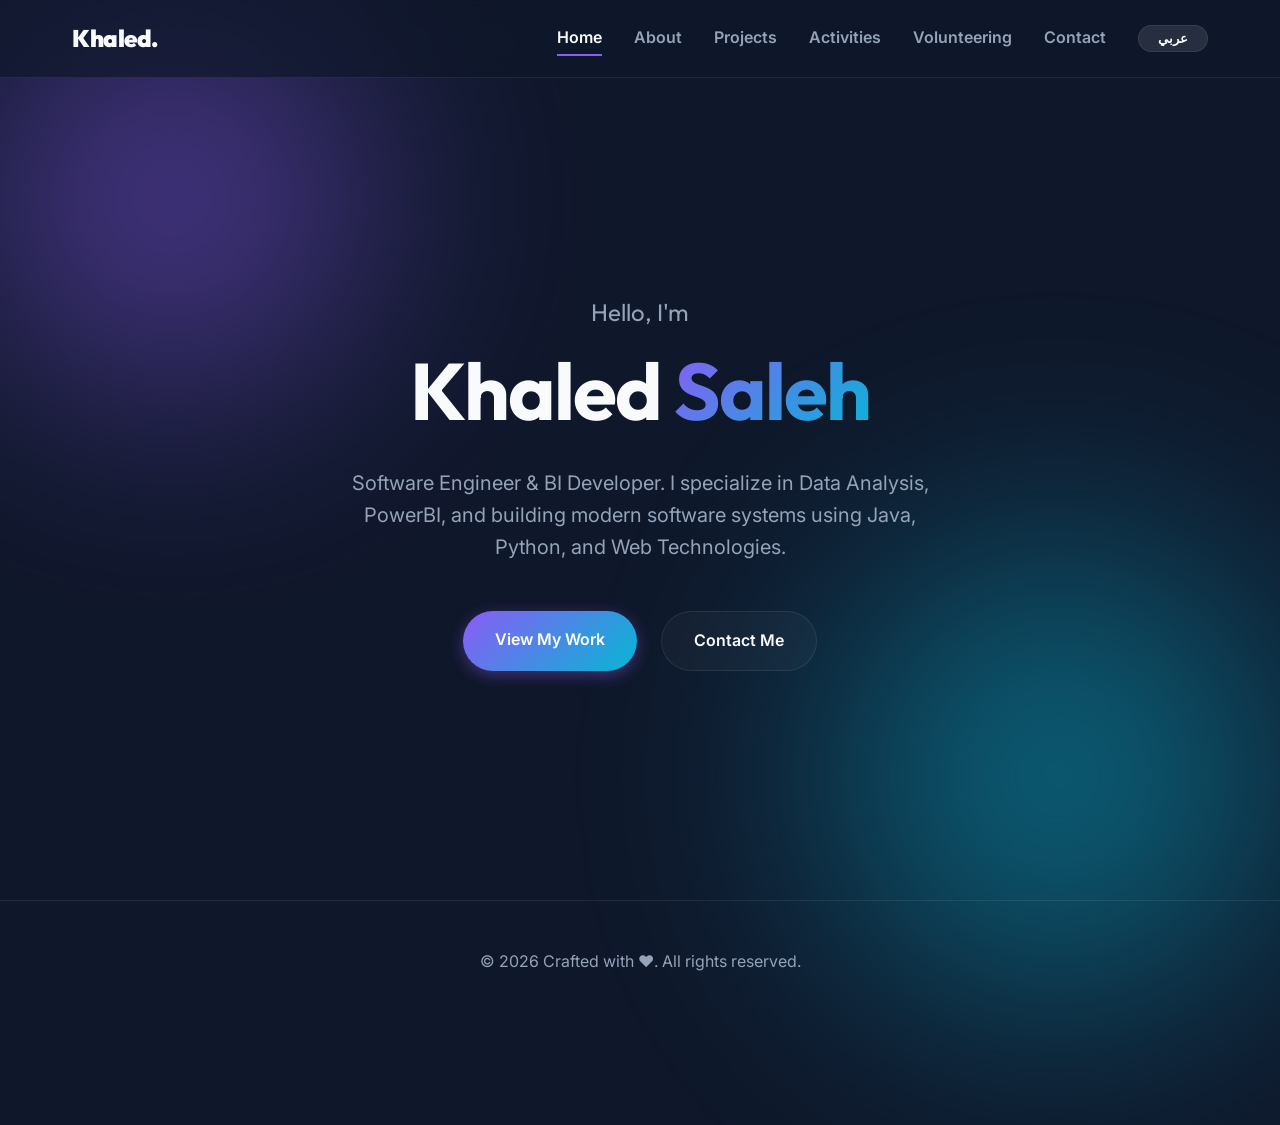
==== index.html @ 35ad0181 "first commit" ====
<!DOCTYPE html>
<html lang="en" dir="ltr">
<head>
    <meta charset="UTF-8">
    <meta name="viewport" content="width=device-width, initial-scale=1.0">
    <title>Khaled Mohamed Saleh - Portfolio</title>
    <meta name="description" content="Khaled Mohamed Saleh - Software Engineer and BI Developer Portfolio">
    <link rel="preconnect" href="https://fonts.googleapis.com">
    <link rel="preconnect" href="https://fonts.gstatic.com" crossorigin>
    <link href="https://fonts.googleapis.com/css2?family=Cairo:wght@400;700;900&family=Inter:wght@300;400;600;800&family=Outfit:wght@400;700;900&display=swap" rel="stylesheet">
    <link rel="stylesheet" href="styles.css">
</head>
<body>
    <div class="blob blob-1"></div>
    <div class="blob blob-2"></div>

    <nav class="glass-nav">
        <div class="nav-container">
            <a href="index.html" class="logo">Khaled.</a>
            <div class="nav-links">
                <a href="index.html" class="active" data-i18n="navHome">Home</a>
                <a href="about.html" data-i18n="navAbout">About</a>
                <a href="projects.html" data-i18n="navProjects">Projects</a>
                <a href="activities.html" data-i18n="navActivities">Activities</a>
                <a href="volunteering.html" data-i18n="navVolunteering">Volunteering</a>
                <a href="contact.html" data-i18n="navContact">Contact</a>
                <button id="lang-toggle" class="lang-btn" data-i18n="changeLang">عربي</button>
            </div>
        </div>
    </nav>

    <main>
        <section id="home" class="hero fade-in">
            <div class="hero-content">
                <h2 class="subtitle" data-i18n="heroSubtitle">Hello, I'm</h2>
                <h1 class="title"><span data-i18n="heroTitle">Khaled </span><span class="gradient-text" data-i18n="heroTitleSpan">Saleh</span></h1>
                <p class="description" data-i18n="heroDescription">Software Engineer & BI Developer. I specialize in Data Analysis, PowerBI, and building modern software systems using Java, Python, and Web Technologies.</p>
                <div class="cta-buttons">
                    <a href="projects.html" class="btn btn-primary" data-i18n="btnViewWork">View My Work</a>
                    <a href="contact.html" class="btn btn-secondary" data-i18n="btnContactMe">Contact Me</a>
                </div>
            </div>
        </section>
    </main>

    <footer>
        <p data-i18n="footer">© 2026 Crafted with ❤️. All rights reserved.</p>
    </footer>

    <script src="script.js"></script>
</body>
</html>
---- styles.css ----
:root {
    --bg-color: #0f172a;
    --text-color: #f8fafc;
    --text-muted: #94a3b8;
    --primary: #8b5cf6;
    --secondary: #06b6d4;
    --glass-bg: rgba(255, 255, 255, 0.03);
    --glass-border: rgba(255, 255, 255, 0.08);
    --font-sans: 'Inter', sans-serif;
    --font-heading: 'Outfit', sans-serif;
}

* {
    margin: 0;
    padding: 0;
    box-sizing: border-box;
    scroll-behavior: smooth;
}

body {
    background-color: var(--bg-color);
    color: var(--text-color);
    font-family: var(--font-sans);
    line-height: 1.6;
    overflow-x: hidden;
    position: relative;
}

/* Background Blobs for Atmosphere */
.blob {
    position: absolute;
    filter: blur(100px);
    z-index: -1;
    opacity: 0.6;
    animation: float 20s infinite alternate cubic-bezier(0.5, 0, 0.5, 1);
}

.blob-1 {
    top: -10%;
    left: -10%;
    width: 600px;
    height: 600px;
    background: radial-gradient(circle, var(--primary), transparent 70%);
}

.blob-2 {
    bottom: -10%;
    right: -10%;
    width: 700px;
    height: 700px;
    background: radial-gradient(circle, var(--secondary), transparent 70%);
    animation-direction: alternate-reverse;
}

@keyframes float {
    0% { transform: translate(0, 0) scale(1); }
    100% { transform: translate(100px, 100px) scale(1.2); }
}

/* Typography Elements */
h1, h2, h3, h4 {
    font-family: var(--font-heading);
    font-weight: 700;
}

.gradient-text {
    background: linear-gradient(135deg, var(--primary), var(--secondary));
    -webkit-background-clip: text;
    background-clip: text;
    -webkit-text-fill-color: transparent;
}

.text-center {
    text-align: center;
}

.mt-4 { margin-top: 2rem; }

/* Navigation */
.glass-nav {
    position: fixed;
    top: 0;
    width: 100%;
    z-index: 100;
    background: rgba(15, 23, 42, 0.7);
    backdrop-filter: blur(12px);
    -webkit-backdrop-filter: blur(12px);
    border-bottom: 1px solid var(--glass-border);
    transition: all 0.3s ease;
}

.nav-container {
    max-width: 1200px;
    margin: 0 auto;
    padding: 1.2rem 2rem;
    display: flex;
    justify-content: space-between;
    align-items: center;
}

.logo {
    font-family: var(--font-heading);
    font-size: 1.5rem;
    font-weight: 900;
    text-decoration: none;
    color: var(--text-color);
    letter-spacing: -0.5px;
}

.nav-links {
    display: flex;
    gap: 2rem;
}

.nav-links a {
    text-decoration: none;
    color: var(--text-muted);
    font-weight: 600;
    transition: color 0.3s ease;
    position: relative;
}

.nav-links a:hover {
    color: var(--text-color);
}

.nav-links a::after {
    content: '';
    position: absolute;
    width: 0%;
    height: 2px;
    bottom: -4px;
    left: 0;
    background: var(--primary);
    transition: width 0.3s ease;
}

.nav-links a:hover::after {
    width: 100%;
}

/* Layout Utilities */
section {
    min-height: 100vh;
    padding: 6rem 2rem 2rem;
    display: flex;
    align-items: center;
    justify-content: center;
}

.section-container {
    max-width: 1200px;
    width: 100%;
    margin: 0 auto;
}

.section-title {
    font-size: 3rem;
    margin-bottom: 3rem;
    text-align: center;
}

/* Buttons */
.btn {
    display: inline-block;
    padding: 1rem 2rem;
    border-radius: 50px;
    font-weight: 600;
    text-decoration: none;
    transition: transform 0.3s ease, box-shadow 0.3s ease;
    cursor: pointer;
}

.btn:hover {
    transform: translateY(-3px);
}

.btn-primary {
    background: linear-gradient(135deg, var(--primary), var(--secondary));
    color: white;
    box-shadow: 0 4px 15px rgba(139, 92, 246, 0.4);
}

.btn-primary:hover {
    box-shadow: 0 6px 20px rgba(139, 92, 246, 0.6);
}

.btn-secondary {
    background: var(--glass-bg);
    border: 1px solid var(--glass-border);
    color: var(--text-color);
    backdrop-filter: blur(10px);
}

.btn-secondary:hover {
    background: rgba(255, 255, 255, 0.1);
}

/* Glassmorphism Cards */
.glass-card {
    background: var(--glass-bg);
    backdrop-filter: blur(16px);
    -webkit-backdrop-filter: blur(16px);
    border: 1px solid var(--glass-border);
    border-radius: 24px;
    padding: 2.5rem;
    transition: transform 0.3s ease, border-color 0.3s ease;
}

.glass-card:hover {
    transform: translateY(-10px);
    border-color: rgba(255, 255, 255, 0.2);
}

/* Hero Section */
.hero {
    text-align: center;
}

.hero-content {
    max-width: 800px;
}

.hero .subtitle {
    font-size: 1.5rem;
    color: var(--text-muted);
    font-weight: 400;
}

.hero .title {
    font-size: 5rem;
    line-height: 1.1;
    margin: 1rem 0 2rem;
    letter-spacing: -2px;
}

.hero .description {
    font-size: 1.25rem;
    color: var(--text-muted);
    margin-bottom: 3rem;
    max-width: 600px;
    margin-inline: auto;
}

.cta-buttons {
    display: flex;
    gap: 1.5rem;
    justify-content: center;
}

/* About Section */
.about-grid {
    display: grid;
    grid-template-columns: repeat(auto-fit, minmax(300px, 1fr));
    gap: 2rem;
}

.about-card h3 {
    margin-bottom: 1rem;
    font-size: 1.5rem;
    color: var(--secondary);
}

.about-card p {
    color: var(--text-muted);
}

/* Projects Section */
.project-grid {
    display: grid;
    grid-template-columns: repeat(auto-fit, minmax(350px, 1fr));
    gap: 2rem;
}

.project-card {
    padding: 1.5rem;
    display: flex;
    flex-direction: column;
    gap: 1.5rem;
}

.project-img-placeholder {
    width: 100%;
    height: 200px;
    border-radius: 16px;
    display: flex;
    align-items: center;
    justify-content: center;
    font-weight: 700;
    color: rgba(255,255,255,0.7);
    font-size: 1.2rem;
}

.gradient-1 { background: linear-gradient(45deg, #1e3a8a, #3b82f6); }
.gradient-2 { background: linear-gradient(45deg, #064e3b, #10b981); }
.gradient-3 { background: linear-gradient(45deg, #4c1d95, #8b5cf6); }
.gradient-4 { background: linear-gradient(45deg, #9f1239, #f43f5e); }

.project-info h3 {
    font-size: 1.5rem;
    margin-bottom: 0.5rem;
}

.project-info p {
    color: var(--text-muted);
    margin-bottom: 1.5rem;
}

.tags {
    display: flex;
    gap: 0.5rem;
}

.tags span {
    background: rgba(255, 255, 255, 0.05);
    padding: 0.3rem 0.8rem;
    border-radius: 50px;
    font-size: 0.85rem;
    border: 1px solid var(--glass-border);
}

/* Footer */
footer {
    text-align: center;
    padding: 3rem 2rem;
    border-top: 1px solid var(--glass-border);
    color: var(--text-muted);
}

/* Animations */
.fade-in {
    opacity: 0;
    animation: fadeIn 1s forwards cubic-bezier(0.5, 0, 0, 1);
}

@keyframes fadeIn {
    from { opacity: 0; }
    to { opacity: 1; }
}

.slide-up {
    opacity: 0;
    transform: translateY(50px);
    transition: opacity 0.8s cubic-bezier(0.5, 0, 0, 1), transform 0.8s cubic-bezier(0.5, 0, 0, 1);
}

.slide-up.visible {
    opacity: 1;
    transform: translateY(0);
}

/* Responsive */
@media (max-width: 768px) {
    .hero .title {
        font-size: 3.5rem;
    }
    
    .nav-links {
        display: none;
    }
    
    .cta-buttons {
        flex-direction: column;
    }
}

/* Language Toggle Button */
.lang-btn {
    background: rgba(255, 255, 255, 0.1);
    border: 1px solid var(--glass-border);
    color: var(--text-color);
    padding: 0.3rem 1.2rem;
    border-radius: 50px;
    cursor: pointer;
    font-family: var(--font-sans);
    font-weight: 600;
    transition: all 0.3s ease;
}

.lang-btn:hover {
    background: rgba(139, 92, 246, 0.3);
}

/* RTL Support */
html[dir="rtl"] body {
    font-family: 'Cairo', sans-serif;
}

html[dir="rtl"] h1, 
html[dir="rtl"] h2, 
html[dir="rtl"] h3, 
html[dir="rtl"] h4,
html[dir="rtl"] .logo,
html[dir="rtl"] .lang-btn {
    font-family: 'Cairo', sans-serif;
}

html[dir="rtl"] .nav-links a::after {
    right: 0;
    left: auto;
}

/* Active Nav Link */
.nav-links a.active {
    color: var(--text-color);
}

.nav-links a.active::after {
    width: 100%;
}

/* Volunteering Gallery */
.volunteer-content {
    display: flex;
    flex-direction: column;
    gap: 2rem;
    align-items: center;
}

.volunteer-text {
    text-align: center;
    max-width: 800px;
    font-size: 1.15rem;
    line-height: 1.8;
}

.volunteer-gallery {
    display: grid;
    grid-template-columns: repeat(auto-fit, minmax(200px, 1fr));
    gap: 1.5rem;
    width: 100%;
}

.volunteer-gallery img {
    width: 100%;
    height: 250px;
    object-fit: cover;
    border-radius: 16px;
    border: 2px solid var(--glass-border);
    transition: transform 0.3s ease, box-shadow 0.3s ease;
}

.volunteer-gallery img:hover {
    transform: scale(1.05);
    box-shadow: 0 10px 30px rgba(0,0,0,0.3);
}
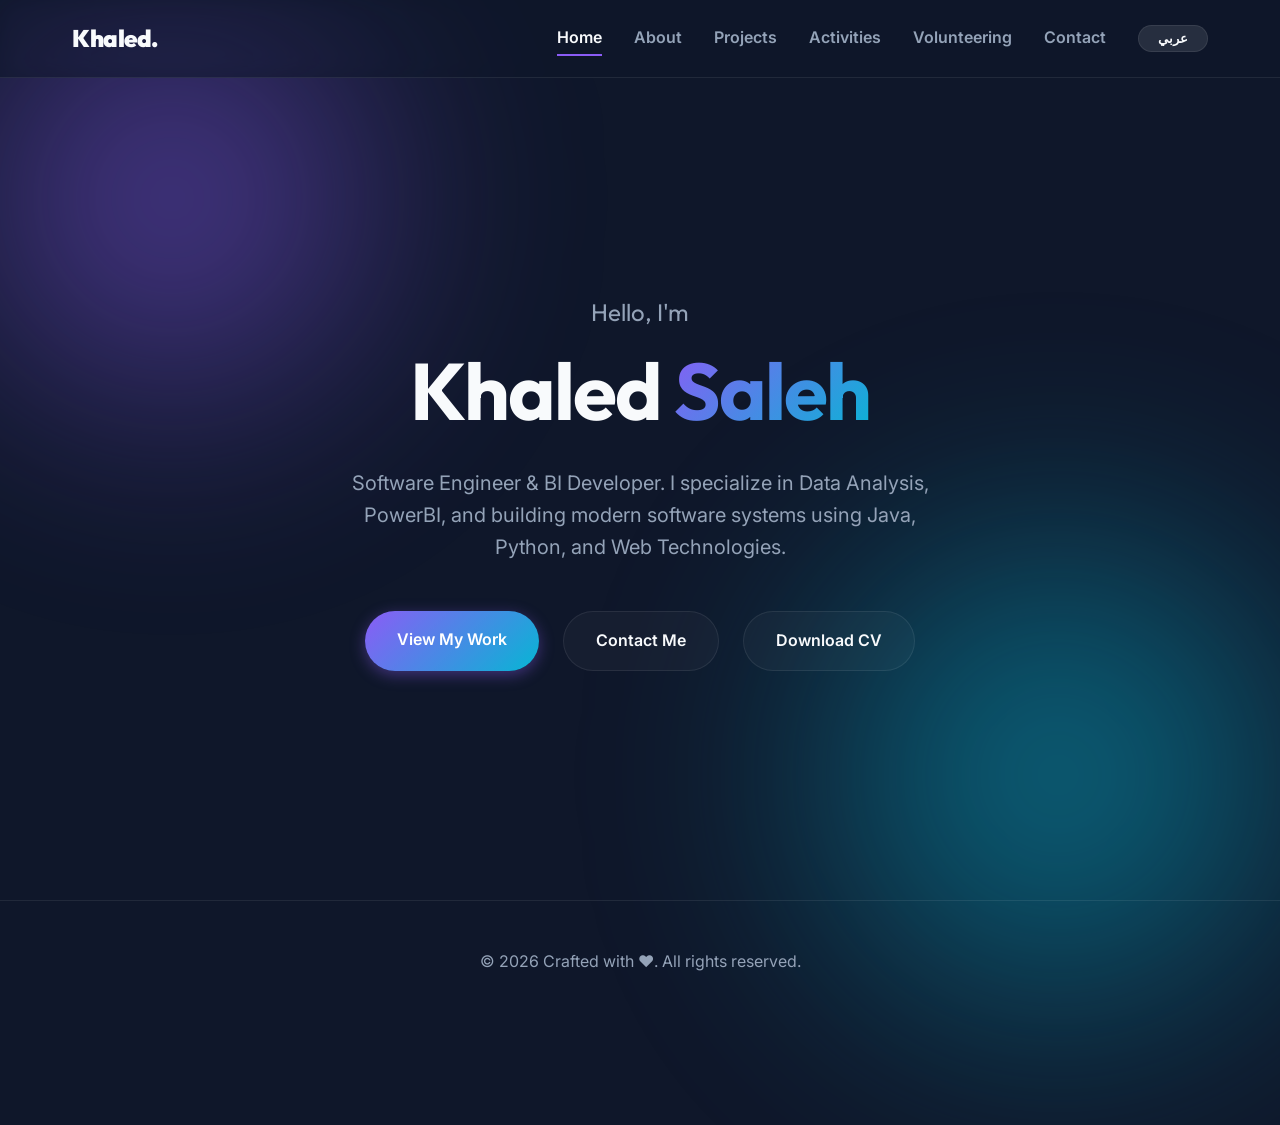
==== commit 8943170a: "Add Download CV button" ====
--- a/index.html
+++ b/index.html
@@ -38,6 +38,7 @@
                 <div class="cta-buttons">
                     <a href="projects.html" class="btn btn-primary" data-i18n="btnViewWork">View My Work</a>
                     <a href="contact.html" class="btn btn-secondary" data-i18n="btnContactMe">Contact Me</a>
+                    <a href="Khaled_Saleh_CV.pdf" target="_blank" class="btn btn-secondary" data-i18n="btnDownloadCV" download>Download CV</a>
                 </div>
             </div>
         </section>
--- a/styles.css
+++ b/styles.css
@@ -24,6 +24,12 @@
     line-height: 1.6;
     overflow-x: hidden;
     position: relative;
+    animation: pageFadeIn 0.8s cubic-bezier(0.4, 0, 0.2, 1) forwards;
+}
+
+@keyframes pageFadeIn {
+    from { opacity: 0; transform: translateY(15px); }
+    to { opacity: 1; transform: translateY(0); }
 }
 
 /* Background Blobs for Atmosphere */
@@ -53,8 +59,8 @@
 }
 
 @keyframes float {
-    0% { transform: translate(0, 0) scale(1); }
-    100% { transform: translate(100px, 100px) scale(1.2); }
+    0% { transform: translate(var(--mouse-x, 0px), var(--mouse-y, 0px)) scale(1); }
+    100% { transform: translate(calc(100px + var(--mouse-x, 0px)), calc(100px + var(--mouse-y, 0px))) scale(1.2); }
 }
 
 /* Typography Elements */
@@ -64,10 +70,18 @@
 }
 
 .gradient-text {
-    background: linear-gradient(135deg, var(--primary), var(--secondary));
+    background: linear-gradient(135deg, var(--primary), var(--secondary), #f43f5e, var(--primary));
+    background-size: 300% 300%;
+    animation: gradientFlow 8s ease infinite;
     -webkit-background-clip: text;
     background-clip: text;
     -webkit-text-fill-color: transparent;
+}
+
+@keyframes gradientFlow {
+    0% { background-position: 0% 50%; }
+    50% { background-position: 100% 50%; }
+    100% { background-position: 0% 50%; }
 }
 
 .text-center {
@@ -179,10 +193,19 @@
     background: linear-gradient(135deg, var(--primary), var(--secondary));
     color: white;
     box-shadow: 0 4px 15px rgba(139, 92, 246, 0.4);
+    position: relative;
+    animation: pulseGlow 3s infinite;
+}
+
+@keyframes pulseGlow {
+    0% { box-shadow: 0 0 0 0 rgba(139, 92, 246, 0.4); }
+    70% { box-shadow: 0 0 0 15px rgba(139, 92, 246, 0); }
+    100% { box-shadow: 0 0 0 0 rgba(139, 92, 246, 0); }
 }
 
 .btn-primary:hover {
     box-shadow: 0 6px 20px rgba(139, 92, 246, 0.6);
+    transform: translateY(-4px) scale(1.02);
 }
 
 .btn-secondary {
@@ -204,12 +227,13 @@
     border: 1px solid var(--glass-border);
     border-radius: 24px;
     padding: 2.5rem;
-    transition: transform 0.3s ease, border-color 0.3s ease;
+    transition: transform 0.5s cubic-bezier(0.4, 0, 0.2, 1), border-color 0.5s ease, box-shadow 0.5s ease;
 }
 
 .glass-card:hover {
-    transform: translateY(-10px);
+    transform: translateY(-10px) scale(1.02);
     border-color: rgba(255, 255, 255, 0.2);
+    box-shadow: 0 20px 40px rgba(0, 0, 0, 0.4), inset 0 0 0 1px rgba(255,255,255,0.05);
 }
 
 /* Hero Section */
@@ -317,6 +341,14 @@
     border-radius: 50px;
     font-size: 0.85rem;
     border: 1px solid var(--glass-border);
+    transition: all 0.3s ease;
+}
+
+.tags span:hover {
+    background: var(--primary);
+    color: white;
+    transform: translateY(-2px);
+    box-shadow: 0 4px 10px rgba(139, 92, 246, 0.3);
 }
 
 /* Footer */
